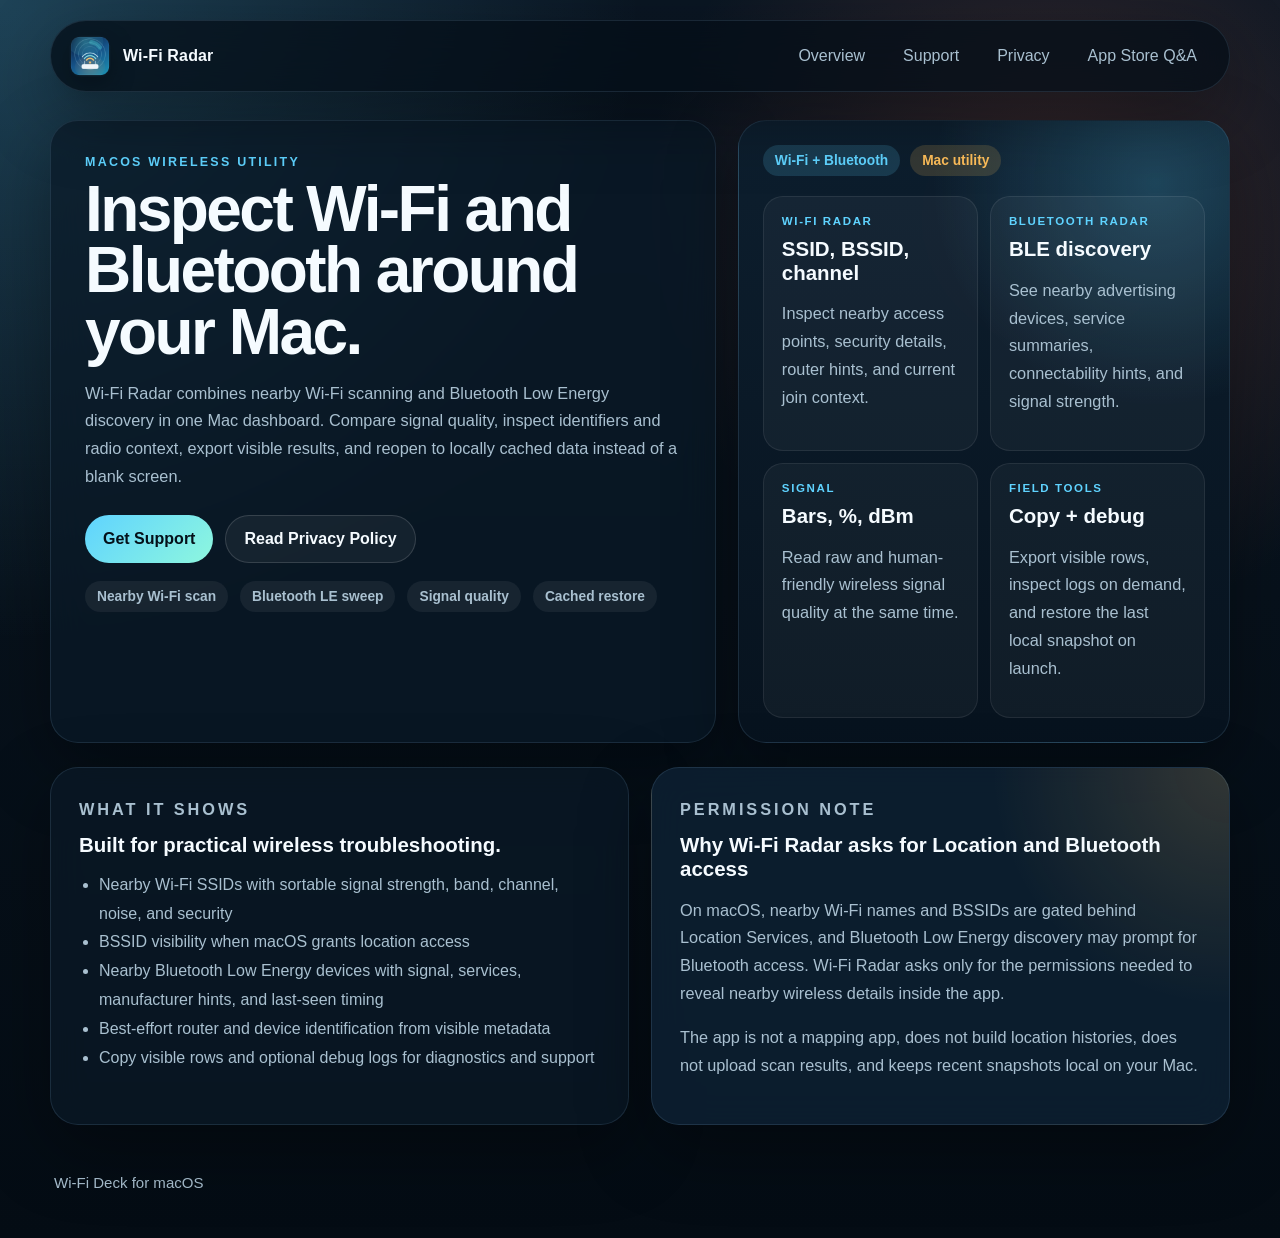
==== docs/index.html @ 440c3802 "adding website and bluetooth scan" ====
<!doctype html>
<html lang="en">
<head>
  <meta charset="utf-8">
  <meta name="viewport" content="width=device-width, initial-scale=1">
  <title>Wi-Fi Radar</title>
  <meta name="description" content="Wi-Fi Radar is a macOS wireless utility for scanning nearby Wi-Fi networks, sweeping Bluetooth Low Energy devices, and exporting local diagnostics from one dashboard.">
  <link rel="icon" href="assets/app-icon.png">
  <link rel="stylesheet" href="styles.css">
</head>
<body>
  <div class="page-shell">
    <header class="site-header">
      <a class="brand" href="index.html">
        <img src="assets/app-icon.png" alt="Wi-Fi Radar icon" class="brand-icon">
        <span>Wi-Fi Radar</span>
      </a>

      <nav class="site-nav" aria-label="Primary">
        <a href="index.html">Overview</a>
        <a href="support.html">Support</a>
        <a href="privacy.html">Privacy</a>
        <a href="app-store.html">App Store Q&amp;A</a>
      </nav>
    </header>

    <main>
      <section class="hero">
        <div class="hero-copy">
          <p class="eyebrow">macOS Wireless Utility</p>
          <h1>Inspect Wi-Fi and Bluetooth around your Mac.</h1>
          <p class="hero-text">
            Wi-Fi Radar combines nearby Wi-Fi scanning and Bluetooth Low Energy discovery in one Mac dashboard.
            Compare signal quality, inspect identifiers and radio context, export visible results, and reopen to locally
            cached data instead of a blank screen.
          </p>

          <div class="hero-actions">
            <a class="button primary" href="support.html">Get Support</a>
            <a class="button secondary" href="privacy.html">Read Privacy Policy</a>
          </div>

          <div class="tag-row" aria-label="Highlights">
            <span class="tag">Nearby Wi-Fi scan</span>
            <span class="tag">Bluetooth LE sweep</span>
            <span class="tag">Signal quality</span>
            <span class="tag">Cached restore</span>
          </div>
        </div>

        <div class="hero-card">
          <div class="hero-card-top">
            <span class="pill good">Wi-Fi + Bluetooth</span>
            <span class="pill warm">Mac utility</span>
          </div>

          <div class="metric-grid">
            <article class="metric-card">
              <span class="metric-title">Wi-Fi radar</span>
              <strong>SSID, BSSID, channel</strong>
              <p>Inspect nearby access points, security details, router hints, and current join context.</p>
            </article>

            <article class="metric-card">
              <span class="metric-title">Bluetooth radar</span>
              <strong>BLE discovery</strong>
              <p>See nearby advertising devices, service summaries, connectability hints, and signal strength.</p>
            </article>

            <article class="metric-card">
              <span class="metric-title">Signal</span>
              <strong>Bars, %, dBm</strong>
              <p>Read raw and human-friendly wireless signal quality at the same time.</p>
            </article>

            <article class="metric-card">
              <span class="metric-title">Field tools</span>
              <strong>Copy + debug</strong>
              <p>Export visible rows, inspect logs on demand, and restore the last local snapshot on launch.</p>
            </article>
          </div>
        </div>
      </section>

      <section class="section-grid">
        <article class="content-card">
          <p class="eyebrow">What It Shows</p>
          <h2>Built for practical wireless troubleshooting.</h2>
          <ul class="feature-list">
            <li>Nearby Wi-Fi SSIDs with sortable signal strength, band, channel, noise, and security</li>
            <li>BSSID visibility when macOS grants location access</li>
            <li>Nearby Bluetooth Low Energy devices with signal, services, manufacturer hints, and last-seen timing</li>
            <li>Best-effort router and device identification from visible metadata</li>
            <li>Copy visible rows and optional debug logs for diagnostics and support</li>
          </ul>
        </article>

        <article class="content-card accent-card">
          <p class="eyebrow">Permission Note</p>
          <h2>Why Wi-Fi Radar asks for Location and Bluetooth access</h2>
          <p>
            On macOS, nearby Wi-Fi names and BSSIDs are gated behind Location Services,
            and Bluetooth Low Energy discovery may prompt for Bluetooth access. Wi-Fi Radar
            asks only for the permissions needed to reveal nearby wireless details inside the app.
          </p>
          <p>
            The app is not a mapping app, does not build location histories, does not upload scan results,
            and keeps recent snapshots local on your Mac.
          </p>
        </article>
      </section>
    </main>

    <footer class="site-footer">
      <p>Wi-Fi Deck for macOS</p>
    </footer>
  </div>
</body>
</html>
---- docs/styles.css ----
:root {
  --bg: #08131f;
  --bg-deep: #061019;
  --panel: rgba(10, 25, 39, 0.72);
  --panel-strong: rgba(12, 31, 48, 0.92);
  --line: rgba(163, 214, 255, 0.12);
  --text: #f5fbff;
  --muted: #a9c0d0;
  --accent: #5fd3ff;
  --accent-warm: #ffbf5a;
  --accent-hot: #ff7b5c;
  --shadow: 0 24px 70px rgba(0, 0, 0, 0.34);
  --radius-xl: 28px;
  --radius-lg: 20px;
  --radius-md: 14px;
}

* {
  box-sizing: border-box;
}

html {
  color-scheme: dark;
}

body {
  margin: 0;
  min-height: 100vh;
  font-family: "Avenir Next", "Segoe UI Variable", "SF Pro Display", "Helvetica Neue", sans-serif;
  color: var(--text);
  background:
    radial-gradient(circle at top left, rgba(95, 211, 255, 0.24), transparent 36%),
    radial-gradient(circle at 82% 18%, rgba(255, 123, 92, 0.20), transparent 28%),
    linear-gradient(180deg, #0a1623 0%, #07111b 48%, #040c14 100%);
}

a {
  color: inherit;
}

img {
  max-width: 100%;
  height: auto;
}

.page-shell {
  width: min(1180px, calc(100% - 32px));
  margin: 0 auto;
  padding: 20px 0 32px;
}

.site-header {
  position: sticky;
  top: 12px;
  z-index: 20;
  display: flex;
  flex-wrap: wrap;
  align-items: center;
  justify-content: space-between;
  gap: 24px;
  padding: 14px 18px;
  margin-bottom: 28px;
  background: rgba(5, 14, 23, 0.74);
  backdrop-filter: blur(18px);
  border: 1px solid var(--line);
  border-radius: 999px;
  box-shadow: var(--shadow);
}

.brand {
  display: inline-flex;
  align-items: center;
  gap: 12px;
  font-weight: 700;
  text-decoration: none;
  letter-spacing: 0.01em;
}

.brand-icon {
  width: 42px;
  height: 42px;
  border-radius: 12px;
  box-shadow: 0 8px 24px rgba(0, 0, 0, 0.25);
}

.site-nav {
  display: flex;
  flex-wrap: wrap;
  gap: 10px;
}

.site-nav a {
  padding: 10px 14px;
  border-radius: 999px;
  text-decoration: none;
  color: var(--muted);
  text-align: center;
}

.site-nav a[aria-current="page"],
.site-nav a:hover {
  color: var(--text);
  background: rgba(255, 255, 255, 0.06);
}

.hero,
.section-grid,
.wide-card,
.document-layout {
  margin-bottom: 24px;
}

.hero {
  display: grid;
  grid-template-columns: 1.15fr 0.85fr;
  gap: 22px;
  align-items: stretch;
}

.hero-copy,
.hero-card,
.content-card,
.wide-card,
.document-card,
.notice-banner {
  border: 1px solid var(--line);
  border-radius: var(--radius-xl);
  background: var(--panel);
  backdrop-filter: blur(18px);
  box-shadow: var(--shadow);
}

.hero-copy {
  padding: 34px;
}

.hero-copy h1,
.document-hero h1 {
  margin: 0 0 14px;
  font-size: clamp(2.5rem, 5vw, 4.8rem);
  line-height: 0.96;
  letter-spacing: -0.04em;
}

.hero-text,
.document-hero p,
.content-card p,
.metric-card p,
.wide-card p,
.document-card p,
.document-card li,
.notice-banner {
  color: var(--muted);
  font-size: 1.02rem;
  line-height: 1.7;
}

.eyebrow {
  margin: 0 0 10px;
  color: var(--accent);
  text-transform: uppercase;
  letter-spacing: 0.18em;
  font-size: 0.78rem;
  font-weight: 800;
}

.hero-actions,
.tag-row {
  display: flex;
  flex-wrap: wrap;
  gap: 12px;
}

.hero-actions {
  margin: 24px 0 18px;
}

.button {
  display: inline-flex;
  align-items: center;
  justify-content: center;
  min-height: 48px;
  padding: 0 18px;
  border-radius: 999px;
  text-decoration: none;
  font-weight: 700;
}

.button.primary {
  background: linear-gradient(135deg, var(--accent), #8ef7de);
  color: #041019;
}

.button.secondary {
  border: 1px solid rgba(255, 255, 255, 0.14);
  background: rgba(255, 255, 255, 0.05);
}

.tag,
.pill {
  display: inline-flex;
  align-items: center;
  padding: 8px 12px;
  border-radius: 999px;
  font-size: 0.86rem;
  font-weight: 700;
}

.tag {
  background: rgba(255, 255, 255, 0.06);
  color: var(--muted);
}

.pill.good {
  background: rgba(95, 211, 255, 0.16);
  color: var(--accent);
}

.pill.warm {
  background: rgba(255, 191, 90, 0.16);
  color: var(--accent-warm);
}

.hero-card {
  padding: 24px;
  background:
    radial-gradient(circle at 85% 10%, rgba(95, 211, 255, 0.22), transparent 32%),
    linear-gradient(180deg, rgba(13, 31, 47, 0.98), rgba(7, 19, 31, 0.98));
}

.hero-card-top {
  display: flex;
  flex-wrap: wrap;
  gap: 10px;
  margin-bottom: 20px;
}

.metric-grid {
  display: grid;
  grid-template-columns: repeat(2, minmax(0, 1fr));
  gap: 12px;
}

.metric-card,
.step-card {
  padding: 18px;
  border-radius: var(--radius-lg);
  background: rgba(255, 255, 255, 0.04);
  border: 1px solid rgba(255, 255, 255, 0.08);
}

.metric-title {
  display: block;
  margin-bottom: 10px;
  color: var(--accent);
  text-transform: uppercase;
  letter-spacing: 0.14em;
  font-size: 0.72rem;
  font-weight: 800;
}

.metric-card strong,
.content-card h2,
.wide-card h2,
.document-card h2,
.document-card h3 {
  display: block;
  margin: 0 0 10px;
  font-size: 1.28rem;
  line-height: 1.15;
}

.section-grid {
  display: grid;
  grid-template-columns: repeat(2, minmax(0, 1fr));
  gap: 22px;
}

.content-card,
.document-card {
  padding: 28px;
}

.accent-card {
  background:
    radial-gradient(circle at top right, rgba(255, 191, 90, 0.16), transparent 35%),
    var(--panel-strong);
}

.feature-list,
.document-list {
  margin: 14px 0 0;
  padding-left: 20px;
  color: var(--muted);
  line-height: 1.8;
}

.document-list.ordered {
  list-style: decimal;
}

.wide-card {
  display: grid;
  grid-template-columns: 1fr 0.95fr;
  gap: 20px;
  padding: 28px;
}

.publish-steps {
  display: grid;
  grid-template-columns: repeat(3, minmax(0, 1fr));
  gap: 12px;
}

.step-card strong {
  display: inline-flex;
  width: 34px;
  height: 34px;
  align-items: center;
  justify-content: center;
  margin-bottom: 14px;
  border-radius: 50%;
  background: linear-gradient(135deg, var(--accent-warm), var(--accent-hot));
  color: #08131f;
}

.text-link {
  color: var(--accent);
  text-decoration: none;
  font-weight: 700;
}

.document-layout {
  display: grid;
  gap: 20px;
}

.document-hero {
  padding: 18px 2px 4px;
}

.document-hero h1 {
  font-size: clamp(2rem, 4vw, 3.6rem);
}

.notice-banner {
  padding: 16px 20px;
  color: var(--accent-warm);
  background: rgba(255, 191, 90, 0.10);
}

.site-footer {
  display: flex;
  justify-content: space-between;
  gap: 16px;
  padding: 10px 4px 0;
  color: var(--muted);
  font-size: 0.94rem;
}

code {
  padding: 2px 6px;
  border-radius: 8px;
  background: rgba(255, 255, 255, 0.07);
  font-family: "SF Mono", "Menlo", "Consolas", monospace;
  font-size: 0.92em;
}

@media (max-width: 900px) {
  .hero,
  .section-grid,
  .wide-card {
    grid-template-columns: 1fr;
  }

  .site-header,
  .site-footer {
    position: static;
    border-radius: 24px;
    flex-direction: column;
    align-items: flex-start;
  }

  .site-nav {
    width: 100%;
    display: grid;
    grid-template-columns: repeat(2, minmax(0, 1fr));
    gap: 8px;
  }

  .hero-actions .button {
    flex: 1 1 220px;
  }

  .publish-steps,
  .metric-grid {
    grid-template-columns: 1fr;
  }
}

@media (max-width: 640px) {
  .page-shell {
    width: min(100% - 16px, 1180px);
    padding-top: 10px;
    padding-bottom: 24px;
  }

  .hero-copy,
  .hero-card,
  .content-card,
  .wide-card,
  .document-card {
    padding: 20px;
  }

  .site-header {
    gap: 14px;
    padding: 14px;
  }

  .brand {
    width: 100%;
  }

  .site-nav {
    width: 100%;
    grid-template-columns: 1fr;
    gap: 8px;
  }

  .hero-copy h1,
  .document-hero h1 {
    font-size: clamp(2rem, 11vw, 2.8rem);
    line-height: 1.02;
  }

  .hero-actions {
    flex-direction: column;
  }

  .hero-actions .button,
  .site-nav a {
    width: 100%;
  }

  .site-footer {
    padding-bottom: 12px;
  }
}
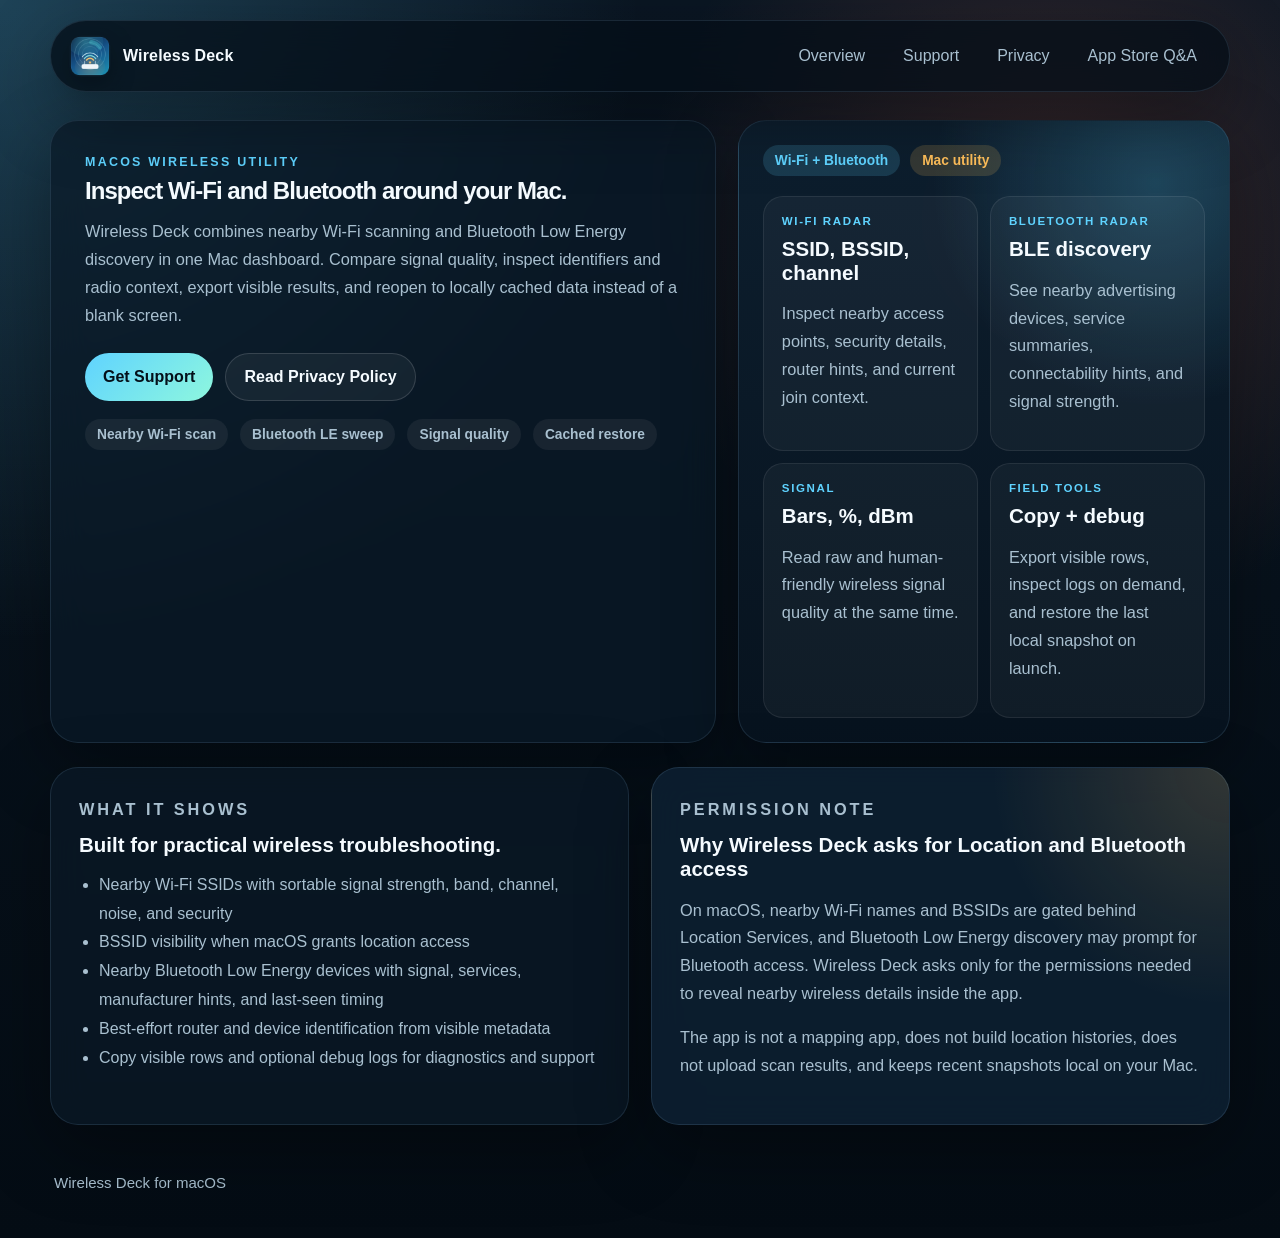
==== commit b0a61965: "app name is Wireless Deck" ====
--- a/docs/index.html
+++ b/docs/index.html
@@ -3,8 +3,8 @@
 <head>
   <meta charset="utf-8">
   <meta name="viewport" content="width=device-width, initial-scale=1">
-  <title>Wi-Fi Radar</title>
-  <meta name="description" content="Wi-Fi Radar is a macOS wireless utility for scanning nearby Wi-Fi networks, sweeping Bluetooth Low Energy devices, and exporting local diagnostics from one dashboard.">
+  <title>Wireless Deck</title>
+  <meta name="description" content="Wireless Deck is a macOS wireless utility for scanning nearby Wi-Fi networks, sweeping Bluetooth Low Energy devices, and exporting local diagnostics from one dashboard.">
   <link rel="icon" href="assets/app-icon.png">
   <link rel="stylesheet" href="styles.css">
 </head>
@@ -12,8 +12,8 @@
   <div class="page-shell">
     <header class="site-header">
       <a class="brand" href="index.html">
-        <img src="assets/app-icon.png" alt="Wi-Fi Radar icon" class="brand-icon">
-        <span>Wi-Fi Radar</span>
+        <img src="assets/app-icon.png" alt="Wireless Deck icon" class="brand-icon">
+        <span>Wireless Deck</span>
       </a>
 
       <nav class="site-nav" aria-label="Primary">
@@ -30,7 +30,7 @@
           <p class="eyebrow">macOS Wireless Utility</p>
           <h1>Inspect Wi-Fi and Bluetooth around your Mac.</h1>
           <p class="hero-text">
-            Wi-Fi Radar combines nearby Wi-Fi scanning and Bluetooth Low Energy discovery in one Mac dashboard.
+            Wireless Deck combines nearby Wi-Fi scanning and Bluetooth Low Energy discovery in one Mac dashboard.
             Compare signal quality, inspect identifiers and radio context, export visible results, and reopen to locally
             cached data instead of a blank screen.
           </p>
@@ -97,10 +97,10 @@
 
         <article class="content-card accent-card">
           <p class="eyebrow">Permission Note</p>
-          <h2>Why Wi-Fi Radar asks for Location and Bluetooth access</h2>
+          <h2>Why Wireless Deck asks for Location and Bluetooth access</h2>
           <p>
             On macOS, nearby Wi-Fi names and BSSIDs are gated behind Location Services,
-            and Bluetooth Low Energy discovery may prompt for Bluetooth access. Wi-Fi Radar
+            and Bluetooth Low Energy discovery may prompt for Bluetooth access. Wireless Deck
             asks only for the permissions needed to reveal nearby wireless details inside the app.
           </p>
           <p>
@@ -112,7 +112,7 @@
     </main>
 
     <footer class="site-footer">
-      <p>Wi-Fi Deck for macOS</p>
+      <p>Wireless Deck for macOS</p>
     </footer>
   </div>
 </body>
--- a/docs/styles.css
+++ b/docs/styles.css
@@ -137,7 +137,7 @@
 .hero-copy h1,
 .document-hero h1 {
   margin: 0 0 14px;
-  font-size: clamp(2.5rem, 5vw, 4.8rem);
+  font-size: clamp(2rem, 2vw);
   line-height: 0.96;
   letter-spacing: -0.04em;
 }
@@ -430,7 +430,7 @@
 
   .hero-copy h1,
   .document-hero h1 {
-    font-size: clamp(2rem, 11vw, 2.8rem);
+    font-size: clamp(2rem, 2vw);
     line-height: 1.02;
   }
 
